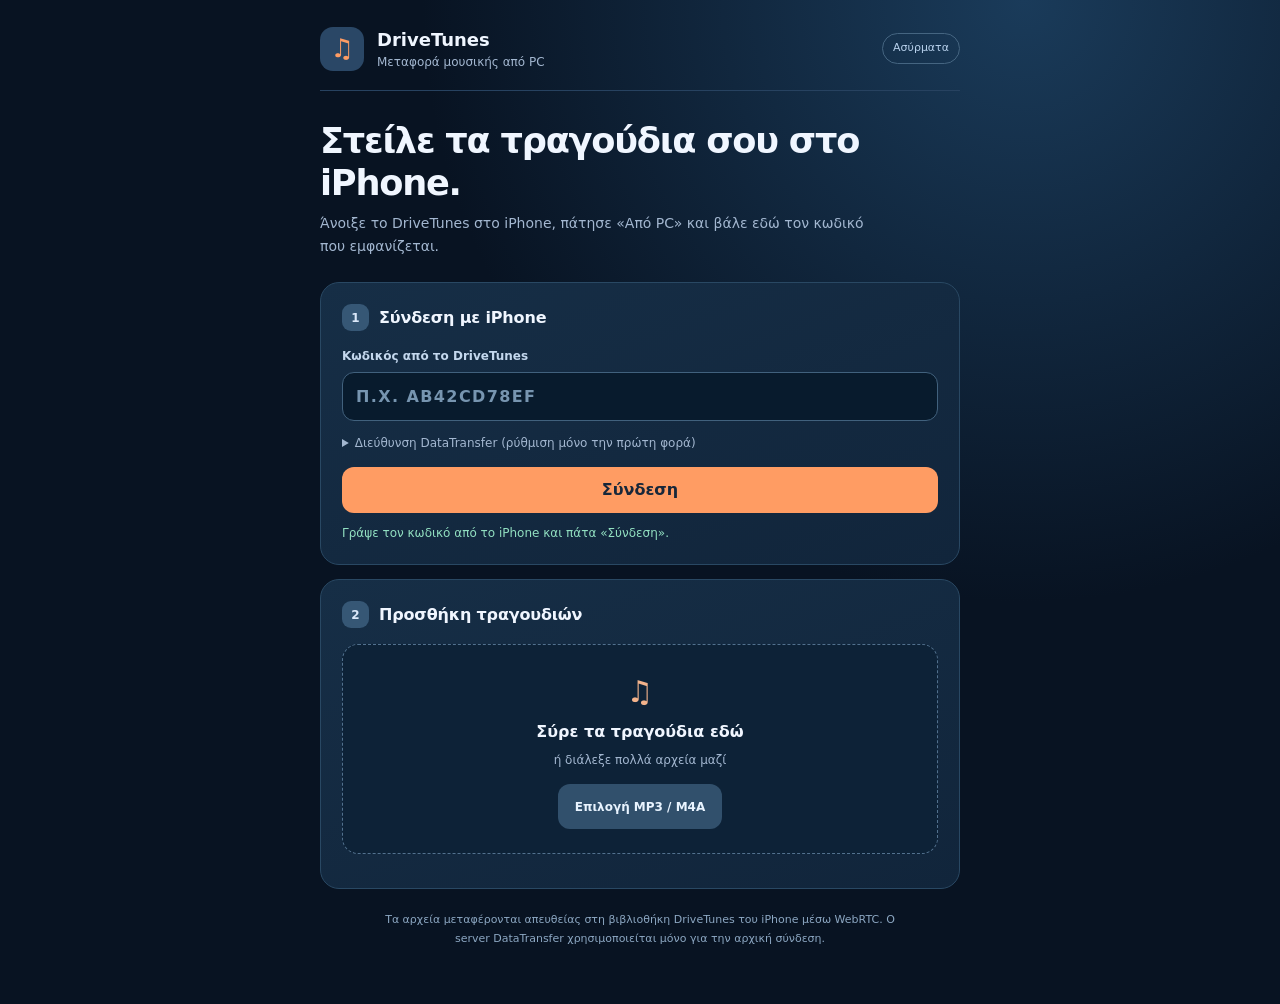
==== pc-transfer.html @ cabe413e "Add direct PC-to-iPhone music import via DataTransfer WebRTC pairing" ====
<!doctype html>
<html lang="el">
<head>
<meta charset="utf-8">
<meta name="viewport" content="width=device-width,initial-scale=1">
<meta name="theme-color" content="#0c1728">
<meta name="robots" content="noindex,nofollow">
<title>DriveTunes · Μεταφορά από PC</title>
<link rel="icon" href="./assets/icon.svg" type="image/svg+xml">
<link rel="stylesheet" href="./pc-transfer.css">
<script src="./pc-bridge.js" defer></script>
<script src="./pc-transfer.js" defer></script>
</head>
<body>
<main class="page">
  <header class="top">
    <div class="brand"><span class="mark">♫</span><div><strong>DriveTunes</strong><small>Μεταφορά μουσικής από PC</small></div></div>
    <span class="chip">Ασύρματα</span>
  </header>

  <section class="intro">
    <h1>Στείλε τα τραγούδια σου στο iPhone.</h1>
    <p>Άνοιξε το DriveTunes στο iPhone, πάτησε «Από PC» και βάλε εδώ τον κωδικό που εμφανίζεται.</p>
  </section>

  <section class="panel" aria-labelledby="pairTitle">
    <div class="section-head"><span class="step">1</span><h2 id="pairTitle">Σύνδεση με iPhone</h2></div>
    <label for="roomCode">Κωδικός από το DriveTunes</label>
    <input id="roomCode" class="room" maxlength="14" spellcheck="false" autocapitalize="characters" autocomplete="off" placeholder="π.χ. AB42CD78EF" aria-label="Κωδικός σύνδεσης">
    <details class="server-details">
      <summary>Διεύθυνση DataTransfer (ρύθμιση μόνο την πρώτη φορά)</summary>
      <label for="serverUrl">HTTPS διεύθυνση της εφαρμογής DataTransfer</label>
      <input id="serverUrl" type="url" spellcheck="false" autocomplete="url" placeholder="https://η-διεύθυνση-του-DataTransfer">
    </details>
    <div class="actions">
      <button id="connectBtn" class="primary" type="button">Σύνδεση</button>
      <button id="disconnectBtn" type="button" hidden>Αποσύνδεση</button>
    </div>
    <div id="pcStatus" class="status" role="status" aria-live="polite"></div>
  </section>

  <section class="panel" aria-labelledby="sendTitle">
    <div class="section-head"><span class="step">2</span><h2 id="sendTitle">Προσθήκη τραγουδιών</h2></div>
    <div id="dropZone" class="drop">
      <div class="music">♫</div>
      <strong>Σύρε τα τραγούδια εδώ</strong>
      <p>ή διάλεξε πολλά αρχεία μαζί</p>
      <button id="chooseBtn" type="button">Επιλογή MP3 / M4A</button>
      <input id="pcFiles" type="file" accept="audio/*,.mp3,.m4a,.aac,.wav,.flac,.ogg,.opus,.aif,.aiff" multiple hidden>
    </div>
    <div class="transfer-detail">
      <div id="progressName" class="progress-name"></div>
      <progress id="fileProgress" max="100" value="0" hidden></progress>
      <small id="queueLabel"></small>
    </div>
  </section>

  <footer>Τα αρχεία μεταφέρονται απευθείας στη βιβλιοθήκη DriveTunes του iPhone μέσω WebRTC. Ο server DataTransfer χρησιμοποιείται μόνο για την αρχική σύνδεση.</footer>
</main>
</body>
</html>
---- pc-transfer.css ----
:root{color-scheme:dark;--bg:#081322;--card:#13273d;--line:#294863;--ink:#f0f6ff;--muted:#a3b7d0;--accent:#ff9c63;--ok:#92e0c1}
*{box-sizing:border-box}
body{margin:0;min-height:100vh;background:radial-gradient(circle at 80% 0%,#1a3b5a,transparent 42%),var(--bg);
color:var(--ink);font:16px/1.5 -apple-system,BlinkMacSystemFont,"Segoe UI",system-ui,sans-serif}
button,input{font:inherit}button{cursor:pointer;min-height:45px;border:0;border-radius:12px;padding:11px 17px;background:#274763;color:var(--ink);font-weight:750}
button:hover{filter:brightness(1.12)}button:focus-visible,input:focus-visible,summary:focus-visible{outline:3px solid var(--accent);outline-offset:3px}
[hidden]{display:none!important}.page{max-width:680px;padding:26px 20px 55px;margin:auto}
.top{display:flex;justify-content:space-between;align-items:center;gap:12px;border-bottom:1px solid #274260;padding:0 0 19px}
.brand{display:flex;align-items:center;gap:13px}.brand strong{display:block;font-size:18px}.brand small{display:block;font-size:12px;color:var(--muted)}
.mark{display:grid;place-items:center;background:#2a4766;color:var(--accent);width:44px;height:44px;border-radius:13px;font-size:26px}
.chip{font-size:11px;border:1px solid #456581;color:#b9d2ed;border-radius:100px;padding:6px 10px}
.intro{margin:29px 0 24px}.intro h1{font-size:clamp(1.55rem,5vw,2.2rem);letter-spacing:-.035em;margin:0 0 9px;line-height:1.18}
.intro p{font-size:14px;color:var(--muted);line-height:1.65;margin:0;max-width:560px}
.panel{background:linear-gradient(160deg,#162e46,#11253b);border:1px solid var(--line);border-radius:19px;padding:21px;margin-bottom:14px}
.section-head{display:flex;align-items:center;gap:10px;margin-bottom:16px}.section-head h2{font-size:16px;letter-spacing:-.01em;margin:0}
.step{display:grid;place-items:center;width:27px;height:27px;border-radius:9px;background:#365775;color:#dce9fa;font-weight:850;font-size:12px}
label{display:block;color:#c4d8ee;font-size:12px;font-weight:700;margin:9px 0 7px}
input:not([type=file]){width:100%;background:#081b2d;border:1px solid #41617d;border-radius:12px;min-height:49px;color:var(--ink);padding:11px 13px;min-width:0;font-size:16px}
input::placeholder{color:#7795b0}.room{letter-spacing:1.4px;font-weight:800;text-transform:uppercase}
.server-details{margin-top:13px;font-size:12px;color:var(--muted)}
.server-details summary{cursor:pointer;line-height:1.5}.server-details input{margin-bottom:4px}
.actions{display:flex;gap:9px;margin-top:15px}.primary{background:var(--accent);color:#17273a;flex:1}.status{margin-top:11px;color:var(--ok);font-size:12px;line-height:1.6;min-height:16px}
.status.error{color:#ffb2b8}
.drop{border:1.5px dashed #52718e;background:#0d2237;text-align:center;border-radius:16px;padding:24px 15px;transition:background .12s,border-color .12s}
.drop.dragging,.drop.connected{border-color:var(--ok)}.drop.dragging{background:#193c48}
.music{font-size:30px;color:#f3b38b;margin-bottom:6px}.drop strong{display:block;font-size:16px}
.drop p{color:var(--muted);font-size:12px;margin:7px 0 15px}
.drop button{background:#31506c;color:#e9f4ff;font-size:12px}
.transfer-detail{margin-top:13px}.progress-name{font-size:12px;overflow-wrap:anywhere;color:#b9d2eb}
progress{width:100%;height:10px;margin:9px 0;accent-color:var(--accent)}#queueLabel{color:var(--muted);font-size:11px}
footer{margin:22px auto 0;color:#8ca7c2;font-size:11px;line-height:1.7;text-align:center;max-width:520px}
@media(max-width:430px){.page{padding:15px 13px 35px}.panel{padding:16px;border-radius:16px}.chip{display:none}}
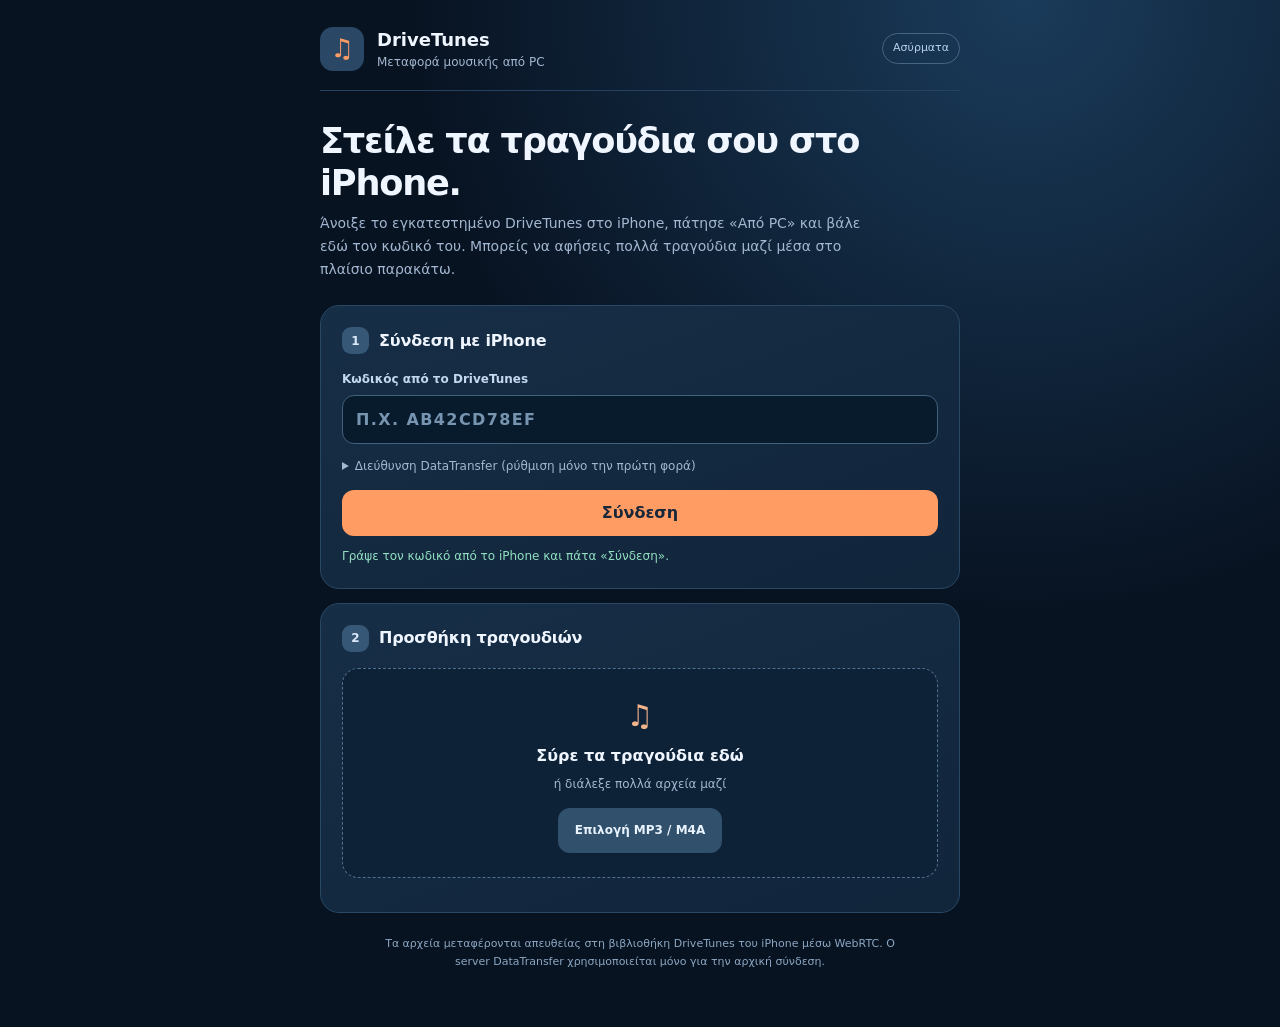
==== commit afb0e136: "Replace Spotify UI with one-click Windows localhost music transfer launcher" ====
--- a/pc-transfer.html
+++ b/pc-transfer.html
@@ -20,7 +20,7 @@
 
   <section class="intro">
     <h1>Στείλε τα τραγούδια σου στο iPhone.</h1>
-    <p>Άνοιξε το DriveTunes στο iPhone, πάτησε «Από PC» και βάλε εδώ τον κωδικό που εμφανίζεται.</p>
+    <p>Άνοιξε το εγκατεστημένο DriveTunes στο iPhone, πάτησε «Από PC» και βάλε εδώ τον κωδικό του. Μπορείς να αφήσεις πολλά τραγούδια μαζί μέσα στο πλαίσιο παρακάτω.</p>
   </section>
 
   <section class="panel" aria-labelledby="pairTitle">
